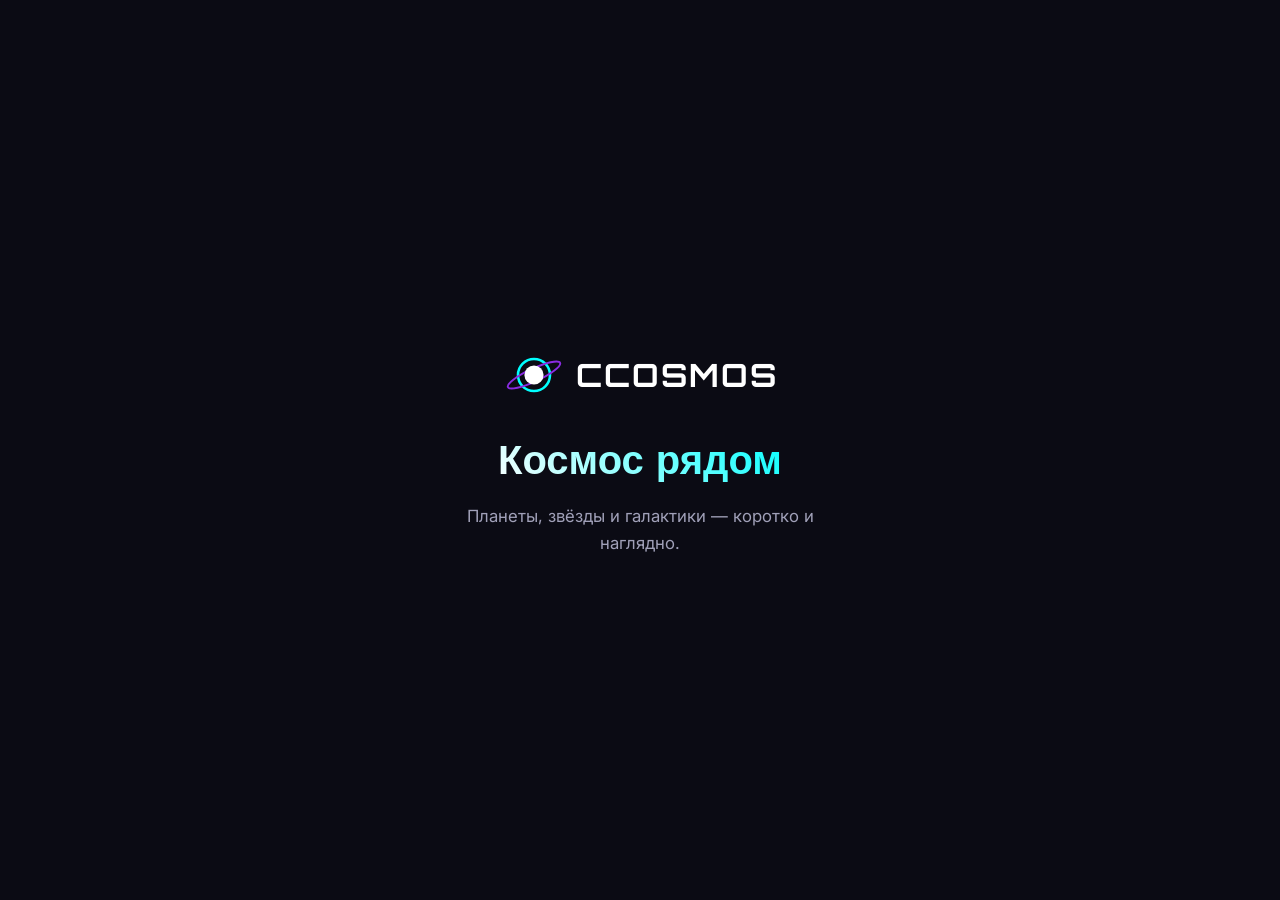
==== index.html @ 9ba6b578 "Keep concise homepage copy" ====
<!DOCTYPE html>
<html lang="ru">
<head>
    <meta charset="UTF-8">
    <meta name="viewport" content="width=device-width, initial-scale=1.0">
    <title>CCosmos - Интерактивная 3D энциклопедия космоса</title>
    <meta name="description" content="Исследуйте Вселенную на ccosmos.space. 3D-модели планет, интерактивные карты галактик и проверенные научные факты.">
    <link rel="stylesheet" href="styles.css">
</head>
<body>

    <section class="hero">
        <a href="index.html" class="logo hero-logo" aria-label="CCOSMOS — главная страница">
            <svg viewBox="0 0 100 100" xmlns="http://www.w3.org/2000/svg">
                <circle cx="50" cy="50" r="25" fill="none" stroke="#00ffff" stroke-width="4" />
                <ellipse cx="50" cy="50" rx="45" ry="10" fill="none" stroke="#8a2be2" stroke-width="3" transform="rotate(-25 50 50)" />
                <circle cx="50" cy="50" r="15" fill="#fff" />
            </svg>
            <span>CCOSMOS</span>
        </a>
        <h1>Космос рядом</h1>
        <p>Планеты, звёзды и галактики — коротко и наглядно.</p>
    </section>

</body>
</html>
---- styles.css ----
/* Базовые настройки и шрифты */
@import url('https://fonts.googleapis.com/css2?family=Orbitron:wght@400;700&family=Inter:wght@300;400;600&display=swap');

:root {
    --bg-color: #0b0b14;
    --card-bg: #161629;
    --accent-color: #8a2be2;
    --accent-glow: #00ffff;
    --text-color: #f5f5fa;
    --text-muted: #a0a0b8;
}

* {
    box-sizing: border-box;
    margin: 0;
    padding: 0;
}

body {
    background-color: var(--bg-color);
    color: var(--text-color);
    font-family: 'Inter', sans-serif;
    line-height: 1.6;
    overflow-x: hidden;
}

/* Шапка сайта (Навигация) */
header {
    display: flex;
    justify-content: space-between;
    align-items: center;
    padding: 20px 5%;
    background: rgba(11, 11, 20, 0.8);
    backdrop-filter: blur(10px);
    position: sticky;
    top: 0;
    z-index: 100;
    border-bottom: 1px solid rgba(255, 255, 255, 0.1);
}

.logo {
    display: flex;
    align-items: center;
    gap: 10px;
    font-family: 'Orbitron', sans-serif;
    font-weight: 700;
    font-size: 24px;
    text-decoration: none;
    color: #fff;
    letter-spacing: 2px;
}

.logo svg {
    width: 40px;
    height: 40px;
}

.hero-logo {
    justify-content: center;
    margin-bottom: 20px;
    font-size: 32px;
}

.hero-logo svg {
    width: 64px;
    height: 64px;
}


.menu-toggle {
    display: none;
    width: 44px;
    height: 44px;
    align-items: center;
    justify-content: center;
    flex-direction: column;
    gap: 6px;
    background: rgba(255, 255, 255, 0.05);
    border: 1px solid rgba(255, 255, 255, 0.12);
    border-radius: 12px;
    cursor: pointer;
}

.menu-toggle span {
    display: block;
    width: 22px;
    height: 2px;
    border-radius: 999px;
    background: var(--text-color);
    transition: transform 0.3s, opacity 0.3s, background 0.3s;
}

.menu-toggle:hover span,
.menu-toggle:focus-visible span {
    background: var(--accent-glow);
}

nav a {
    color: var(--text-color);
    text-decoration: none;
    margin-left: 20px;
    font-weight: 600;
    transition: color 0.3s;
}

nav a:hover {
    color: var(--accent-glow);
}

/* Главный блок (Hero Section) */
.hero {
    min-height: 100vh;
    display: flex;
    flex-direction: column;
    justify-content: center;
    align-items: center;
    text-align: center;
    padding: 24px;
    background: var(--bg-color);
}

.hero h1 {
    font-family: 'Orbitron', sans-serif;
    font-size: 2.5rem;
    margin-bottom: 12px;
    background: linear-gradient(45deg, #fff, var(--accent-glow));
    -webkit-background-clip: text;
    -webkit-text-fill-color: transparent;
}

.hero p {
    font-size: 1.05rem;
    color: var(--text-muted);
    max-width: 420px;
}

.btn {
    display: inline-block;
    padding: 12px 30px;
    background: linear-gradient(45deg, var(--accent-color), #4b0082);
    color: #fff;
    text-decoration: none;
    border-radius: 30px;
    font-weight: 600;
    transition: transform 0.3s, box-shadow 0.3s;
}

.btn:hover {
    transform: translateY(-3px);
    box-shadow: 0 10px 20px rgba(138, 43, 226, 0.4);
}

/* Сетка карточек в энциклопедии */
.catalog-grid {
    display: grid;
    grid-template-columns: repeat(auto-fit, minmax(280px, 1fr));
    gap: 30px;
    padding: 40px 5%;
}

.card {
    background: var(--card-bg);
    border-radius: 15px;
    padding: 20px;
    border: 1px solid rgba(255, 255, 255, 0.05);
    transition: transform 0.3s, border-color 0.3s;
    text-decoration: none;
    color: inherit;
}

.card:hover {
    transform: translateY(-5px);
    border-color: var(--accent-glow);
}

.card h3 {
    font-family: 'Orbitron', sans-serif;
    margin-bottom: 10px;
}

.card p {
    color: var(--text-muted);
    font-size: 0.9rem;
}

/* Стили для 3D и контента статьи */
.article-container {
    max-width: 1200px;
    margin: 40px auto;
    padding: 0 20px;
    display: grid;
    grid-template-columns: 1fr 1fr;
    gap: 40px;
}

@media (max-width: 768px) {
    header {
        padding: 16px 5%;
    }

    .menu-toggle {
        display: flex;
    }

    nav {
        position: absolute;
        top: 100%;
        left: 5%;
        right: 5%;
        display: grid;
        gap: 12px;
        padding: 16px;
        background: rgba(11, 11, 20, 0.96);
        border: 1px solid rgba(255, 255, 255, 0.1);
        border-radius: 16px;
        box-shadow: 0 16px 30px rgba(0, 0, 0, 0.35);
        transform: translateY(-12px);
        opacity: 0;
        pointer-events: none;
        transition: opacity 0.3s, transform 0.3s;
    }

    header.menu-open nav {
        transform: translateY(10px);
        opacity: 1;
        pointer-events: auto;
    }

    header.menu-open .menu-toggle span:nth-child(1) {
        transform: translateY(8px) rotate(45deg);
    }

    header.menu-open .menu-toggle span:nth-child(2) {
        opacity: 0;
    }

    header.menu-open .menu-toggle span:nth-child(3) {
        transform: translateY(-8px) rotate(-45deg);
    }

    nav a {
        margin-left: 0;
        padding: 10px 12px;
        border-radius: 10px;
        background: rgba(255, 255, 255, 0.04);
    }

    .article-container {
        grid-template-columns: 1fr;
    }
    .hero h1 {
        font-size: 2.5rem;
    }
}

.canvas-container {
    width: 100%;
    height: 450px;
    background: radial-gradient(circle, #151525 0%, #05050a 100%);
    border-radius: 20px;
    overflow: hidden;
    position: relative;
    border: 1px solid rgba(255, 255, 255, 0.1);
}

/* Подвал */
footer {
    text-align: center;
    padding: 40px 20px;
    border-top: 1px solid rgba(255, 255, 255, 0.05);
    color: var(--text-muted);
    font-size: 0.9rem;
}
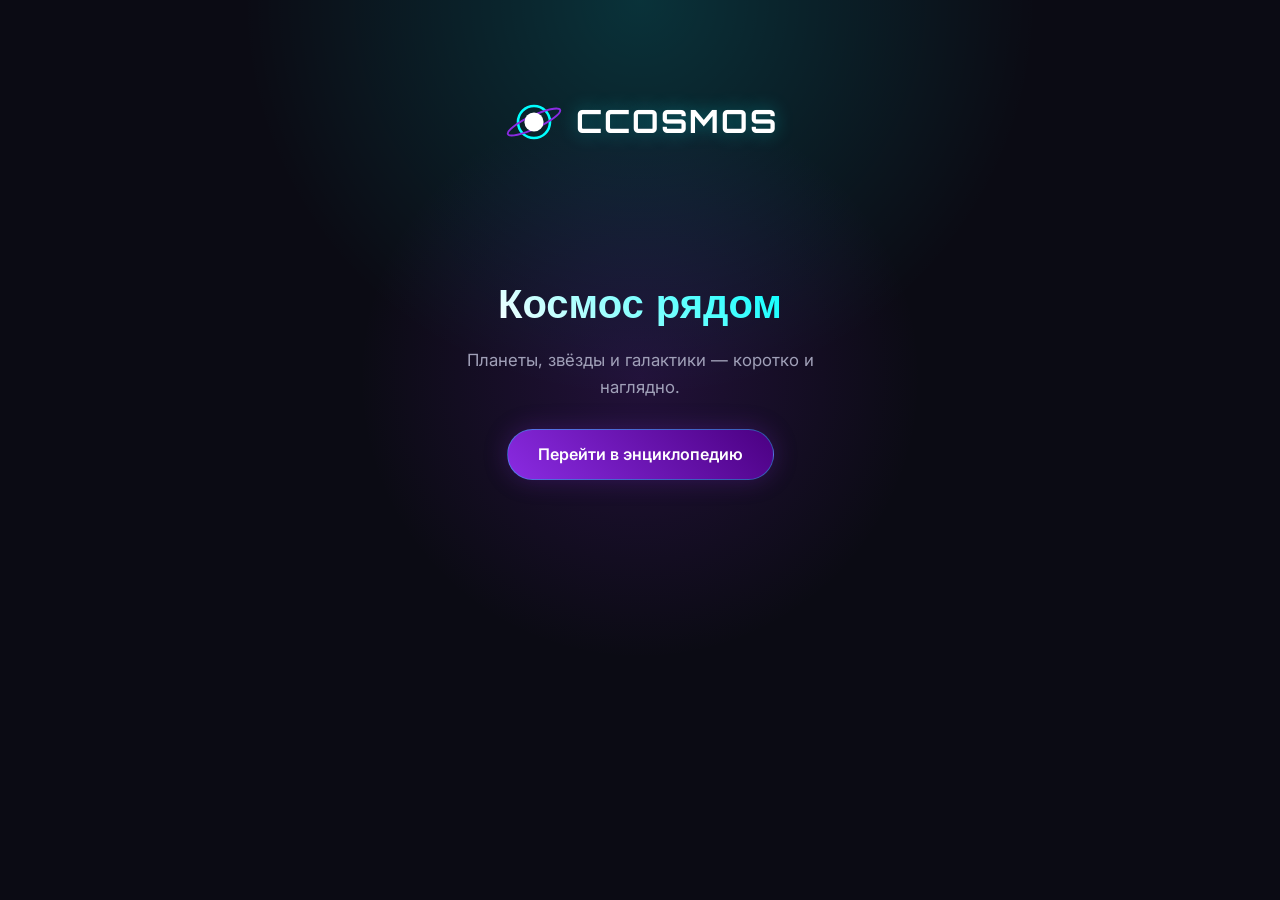
==== commit cd33979e: "Improve home hero navigation" ====
--- a/index.html
+++ b/index.html
@@ -20,6 +20,7 @@
         </a>
         <h1>Космос рядом</h1>
         <p>Планеты, звёзды и галактики — коротко и наглядно.</p>
+        <a href="encyclopedia.html" class="btn hero-cta">Перейти в энциклопедию</a>
     </section>
 
 </body>
--- a/styles.css
+++ b/styles.css
@@ -57,8 +57,9 @@
 
 .hero-logo {
     justify-content: center;
-    margin-bottom: 20px;
+    margin-bottom: clamp(48px, 13vh, 120px);
     font-size: 32px;
+    text-shadow: 0 0 18px rgba(0, 255, 255, 0.35);
 }
 
 .hero-logo svg {
@@ -112,11 +113,14 @@
     min-height: 100vh;
     display: flex;
     flex-direction: column;
-    justify-content: center;
+    justify-content: flex-start;
     align-items: center;
     text-align: center;
-    padding: 24px;
-    background: var(--bg-color);
+    padding: clamp(48px, 10vh, 96px) 24px 24px;
+    background:
+        radial-gradient(circle at 50% 0%, rgba(0, 255, 255, 0.16), transparent 36%),
+        radial-gradient(circle at 50% 42%, rgba(138, 43, 226, 0.18), transparent 34%),
+        var(--bg-color);
 }
 
 .hero h1 {
@@ -132,6 +136,12 @@
     font-size: 1.05rem;
     color: var(--text-muted);
     max-width: 420px;
+}
+
+.hero-cta {
+    margin-top: 28px;
+    border: 1px solid rgba(0, 255, 255, 0.35);
+    box-shadow: 0 0 24px rgba(138, 43, 226, 0.25);
 }
 
 .btn {
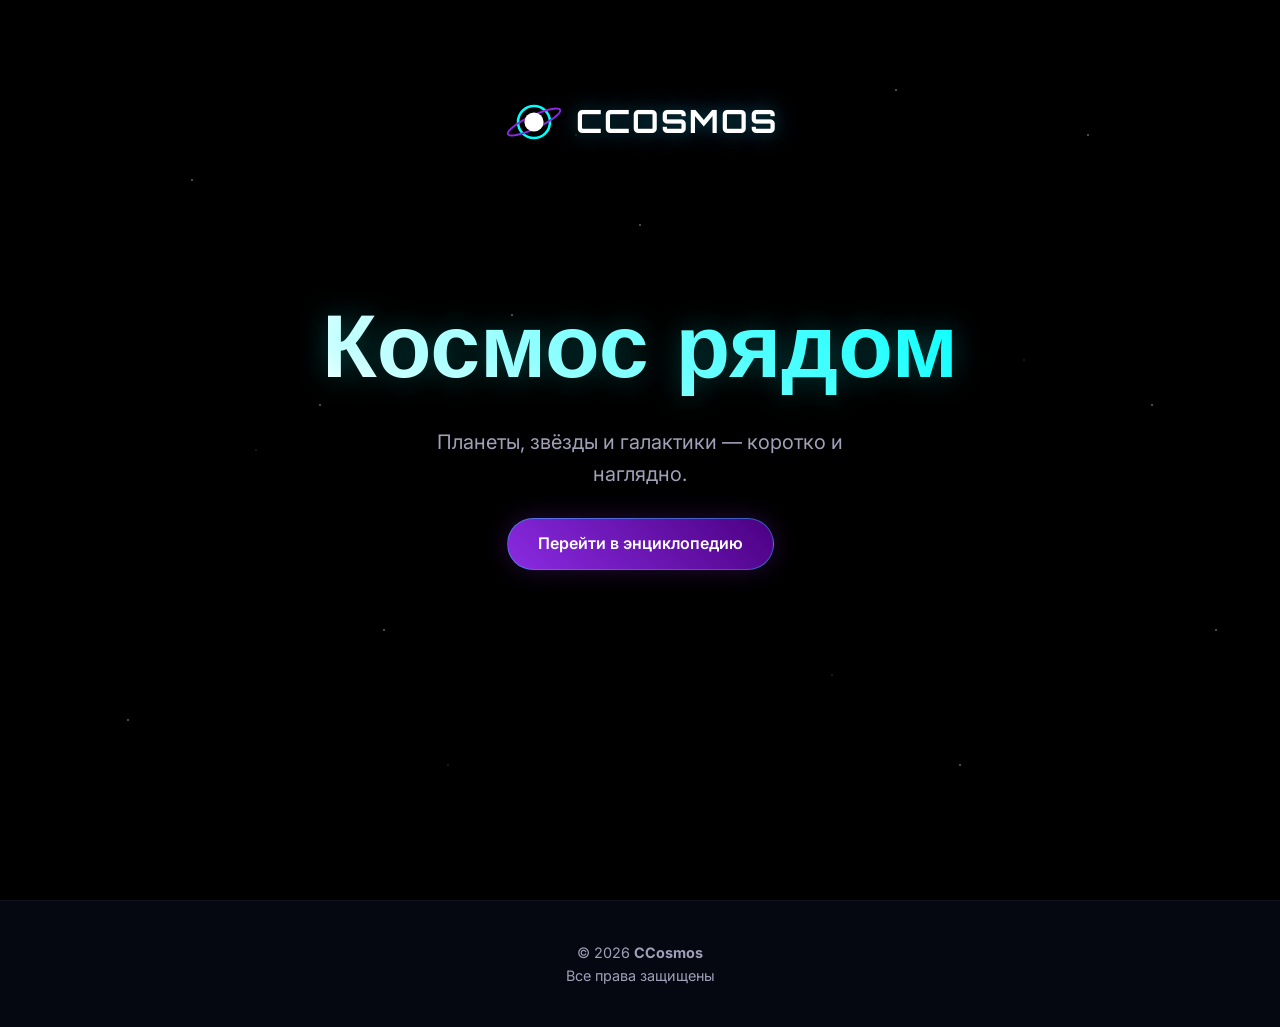
==== commit 8361f933: "✨ Добавлен красивый подвал с годом и информацией о правах" ====
--- a/index.html
+++ b/index.html
@@ -4,7 +4,7 @@
     <meta charset="UTF-8">
     <meta name="viewport" content="width=device-width, initial-scale=1.0">
     <title>CCosmos - Интерактивная 3D энциклопедия космоса</title>
-    <meta name="description" content="Исследуйте Вселенную на ccosmos.space. 3D-модели планет, интерактивные карты галактик и проверенные научные факты.">
+    <meta name="description" content="Исследуйте Вселенную на ccosmos.space. 3D-модели планет, интерактивные карты галактик и прове…">
     <link rel="stylesheet" href="styles.css">
 </head>
 <body>
@@ -23,6 +23,16 @@
         <a href="encyclopedia.html" class="btn hero-cta">Перейти в энциклопедию</a>
     </section>
 
+    <footer class="site-footer">
+        <div class="footer-content">
+            <p>&copy; <span id="year"></span> <strong>CCosmos</strong></p>
+            <p>Все права защищены</p>
+        </div>
+    </footer>
+
+    <script>
+        document.getElementById('year').textContent = new Date().getFullYear();
+    </script>
+
 </body>
 </html>
-
--- a/styles.css
+++ b/styles.css
@@ -17,7 +17,7 @@
 }
 
 body {
-    background-color: var(--bg-color);
+    background-color: #050711;
     color: var(--text-color);
     font-family: 'Inter', sans-serif;
     line-height: 1.6;
@@ -59,7 +59,7 @@
     justify-content: center;
     margin-bottom: clamp(48px, 13vh, 120px);
     font-size: 32px;
-    text-shadow: 0 0 18px rgba(0, 255, 255, 0.35);
+    text-shadow: 0 0 18px rgba(0, 255, 255, 0.35), 0 0 36px rgba(138, 43, 226, 0.28);
 }
 
 .hero-logo svg {
@@ -110,6 +110,9 @@
 
 /* Главный блок (Hero Section) */
 .hero {
+    position: relative;
+    isolation: isolate;
+    overflow: hidden;
     min-height: 100vh;
     display: flex;
     flex-direction: column;
@@ -117,23 +120,69 @@
     align-items: center;
     text-align: center;
     padding: clamp(48px, 10vh, 96px) 24px 24px;
-    background:
-        radial-gradient(circle at 50% 0%, rgba(0, 255, 255, 0.16), transparent 36%),
-        radial-gradient(circle at 50% 42%, rgba(138, 43, 226, 0.18), transparent 34%),
-        var(--bg-color);
+    background: #000000;
+}
+
+/* Звёздное небо */
+.hero::before {
+    content: '';
+    position: absolute;
+    inset: 0;
+    z-index: 0;
+    pointer-events: none;
+    background-image: 
+        /* Яркие звёзды (1px) */
+        radial-gradient(1px 1px at 15% 20%, white, transparent),
+        radial-gradient(1px 1px at 85% 15%, white, transparent),
+        radial-gradient(1px 1px at 50% 25%, white, transparent),
+        radial-gradient(1px 1px at 30% 70%, white, transparent),
+        radial-gradient(1px 1px at 75% 85%, white, transparent),
+        radial-gradient(1px 1px at 90% 45%, white, transparent),
+        radial-gradient(1px 1px at 25% 45%, white, transparent),
+        radial-gradient(1px 1px at 60% 60%, white, transparent),
+        radial-gradient(1px 1px at 10% 80%, white, transparent),
+        radial-gradient(1px 1px at 95% 70%, white, transparent),
+        radial-gradient(1px 1px at 40% 35%, white, transparent),
+        radial-gradient(1px 1px at 70% 10%, white, transparent),
+        /* Средние звёзды (0.8px) */
+        radial-gradient(0.8px 0.8px at 20% 50%, rgba(255, 255, 255, 0.8), transparent),
+        radial-gradient(0.8px 0.8px at 45% 15%, rgba(255, 255, 255, 0.85), transparent),
+        radial-gradient(0.8px 0.8px at 80% 40%, rgba(255, 255, 255, 0.75), transparent),
+        radial-gradient(0.8px 0.8px at 35% 85%, rgba(255, 255, 255, 0.8), transparent),
+        radial-gradient(0.8px 0.8px at 65% 75%, rgba(255, 255, 255, 0.9), transparent),
+        /* Маленькие звёзды (0.5px) */
+        radial-gradient(0.5px 0.5px at 12% 35%, rgba(255, 255, 255, 0.6), transparent),
+        radial-gradient(0.5px 0.5px at 55% 40%, rgba(255, 255, 255, 0.65), transparent),
+        radial-gradient(0.5px 0.5px at 88% 25%, rgba(255, 255, 255, 0.7), transparent),
+        radial-gradient(0.5px 0.5px at 22% 15%, rgba(255, 255, 255, 0.55), transparent),
+        radial-gradient(0.5px 0.5px at 92% 65%, rgba(255, 255, 255, 0.6), transparent),
+        radial-gradient(0.5px 0.5px at 38% 62%, rgba(255, 255, 255, 0.7), transparent),
+        radial-gradient(0.5px 0.5px at 18% 90%, rgba(255, 255, 255, 0.65), transparent),
+        radial-gradient(0.5px 0.5px at 72% 32%, rgba(255, 255, 255, 0.6), transparent),
+        radial-gradient(0.5px 0.5px at 48% 88%, rgba(255, 255, 255, 0.7), transparent),
+        radial-gradient(0.5px 0.5px at 68% 52%, rgba(255, 255, 255, 0.65), transparent);
+    background-size: 100% 100%;
+    background-position: 0 0;
+    background-repeat: no-repeat;
+}
+
+.hero > * {
+    position: relative;
+    z-index: 1;
 }
 
 .hero h1 {
     font-family: 'Orbitron', sans-serif;
-    font-size: 2.5rem;
+    font-size: clamp(2.75rem, 7vw, 6rem);
     margin-bottom: 12px;
+    text-shadow: 0 0 28px rgba(0, 255, 255, 0.25);
     background: linear-gradient(45deg, #fff, var(--accent-glow));
     -webkit-background-clip: text;
     -webkit-text-fill-color: transparent;
 }
 
 .hero p {
-    font-size: 1.05rem;
+    font-size: clamp(1.05rem, 2vw, 1.25rem);
     color: var(--text-muted);
     max-width: 420px;
 }
@@ -255,6 +304,14 @@
         background: rgba(255, 255, 255, 0.04);
     }
 
+    .hero {
+        padding-top: 12px;
+    }
+
+    .hero-logo {
+        margin-bottom: clamp(36px, 10vh, 72px);
+    }
+
     .article-container {
         grid-template-columns: 1fr;
     }
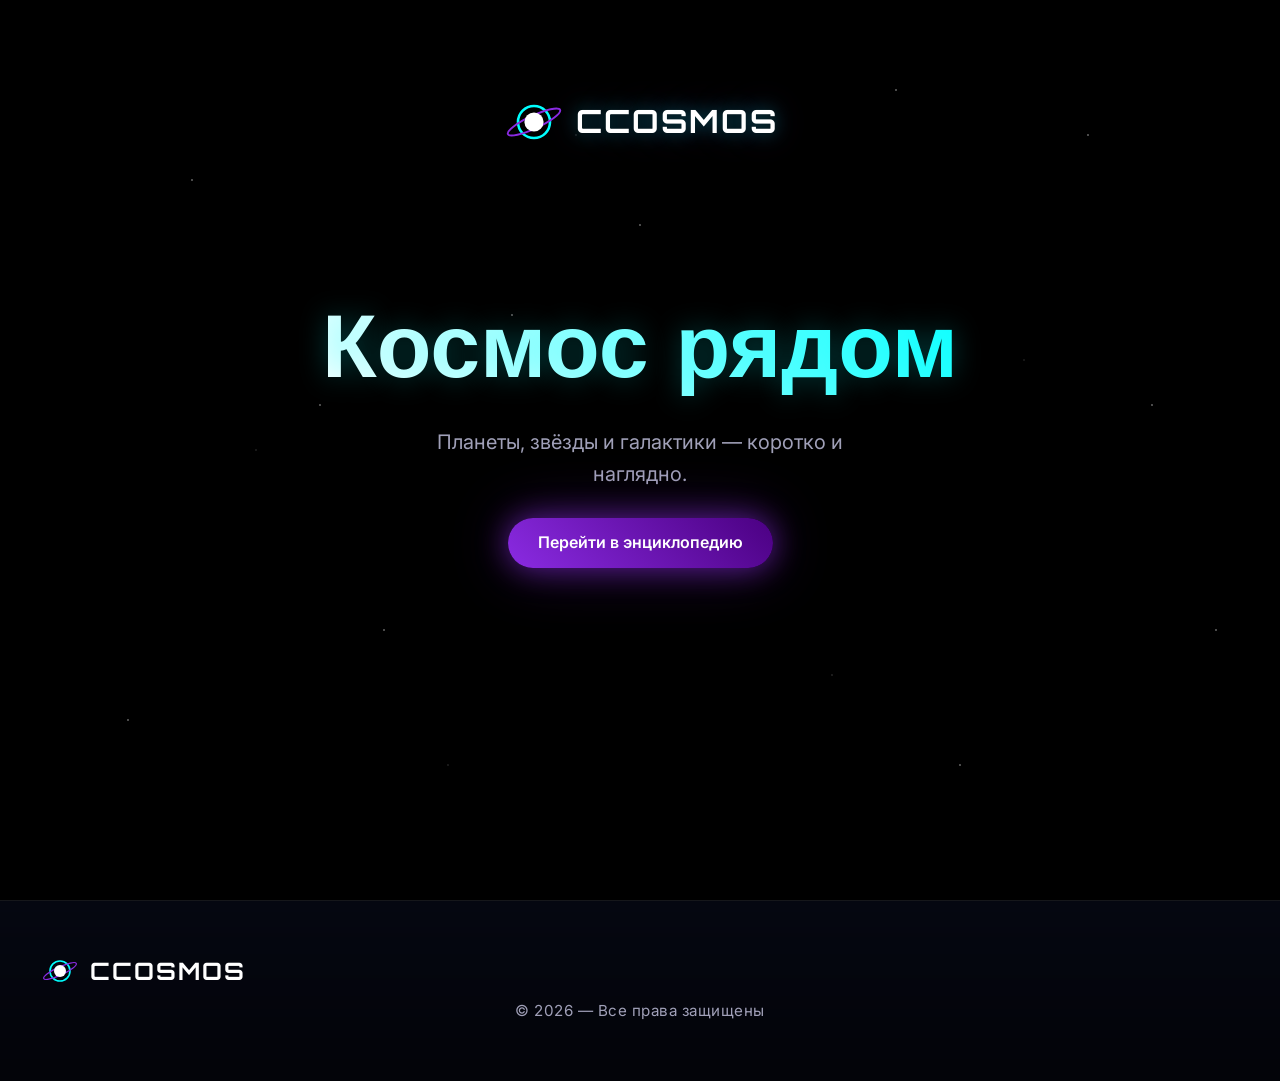
==== commit b5ec0884: "✨ Добавлено лого в подвал" ====
--- a/index.html
+++ b/index.html
@@ -25,8 +25,15 @@
 
     <footer class="site-footer">
         <div class="footer-content">
-            <p>&copy; <span id="year"></span> <strong>CCosmos</strong></p>
-            <p>Все права защищены</p>
+            <a href="index.html" class="logo footer-logo" aria-label="CCOSMOS — главная страница">
+                <svg viewBox="0 0 100 100" xmlns="http://www.w3.org/2000/svg">
+                    <circle cx="50" cy="50" r="25" fill="none" stroke="#00ffff" stroke-width="4" />
+                    <ellipse cx="50" cy="50" rx="45" ry="10" fill="none" stroke="#8a2be2" stroke-width="3" transform="rotate(-25 50 50)" />
+                    <circle cx="50" cy="50" r="15" fill="#fff" />
+                </svg>
+                <span>CCOSMOS</span>
+            </a>
+            <p>&copy; <span id="year"></span> — Все права защищены</p>
         </div>
     </footer>
 
--- a/styles.css
+++ b/styles.css
@@ -22,6 +22,9 @@
     font-family: 'Inter', sans-serif;
     line-height: 1.6;
     overflow-x: hidden;
+    display: flex;
+    flex-direction: column;
+    min-height: 100vh;
 }
 
 /* Шапка сайта (Навигация) */
@@ -121,6 +124,7 @@
     text-align: center;
     padding: clamp(48px, 10vh, 96px) 24px 24px;
     background: #000000;
+    flex: 1;
 }
 
 /* Звёздное небо */
@@ -189,8 +193,12 @@
 
 .hero-cta {
     margin-top: 28px;
-    border: 1px solid rgba(0, 255, 255, 0.35);
-    box-shadow: 0 0 24px rgba(138, 43, 226, 0.25);
+    border: none;
+    box-shadow: 0 0 30px rgba(138, 43, 226, 0.6), 0 0 60px rgba(138, 43, 226, 0.3);
+}
+
+.hero-cta:hover {
+    box-shadow: 0 0 40px rgba(138, 43, 226, 0.8), 0 0 80px rgba(138, 43, 226, 0.5);
 }
 
 .btn {
@@ -250,6 +258,36 @@
     display: grid;
     grid-template-columns: 1fr 1fr;
     gap: 40px;
+}
+
+/* Подвал сайта */
+.site-footer {
+    background: linear-gradient(180deg, transparent 0%, rgba(0, 0, 0, 0.5) 100%);
+    border-top: 1px solid rgba(255, 255, 255, 0.08);
+    padding: 50px 20px;
+    margin-top: auto;
+    text-align: center;
+}
+
+.footer-content {
+    max-width: 1200px;
+    margin: 0 auto;
+}
+
+.footer-content p {
+    font-size: 0.95rem;
+    color: var(--text-muted);
+    margin: 8px 0;
+    letter-spacing: 0.5px;
+}
+
+.footer-content strong {
+    background: linear-gradient(45deg, #fff, var(--accent-glow));
+    -webkit-background-clip: text;
+    -webkit-text-fill-color: transparent;
+    font-weight: 700;
+    letter-spacing: 1px;
+    font-family: 'Orbitron', sans-serif;
 }
 
 @media (max-width: 768px) {
@@ -318,6 +356,10 @@
     .hero h1 {
         font-size: 2.5rem;
     }
+
+    .footer-content p {
+        font-size: 0.85rem;
+    }
 }
 
 .canvas-container {
@@ -329,12 +371,3 @@
     position: relative;
     border: 1px solid rgba(255, 255, 255, 0.1);
 }
-
-/* Подвал */
-footer {
-    text-align: center;
-    padding: 40px 20px;
-    border-top: 1px solid rgba(255, 255, 255, 0.05);
-    color: var(--text-muted);
-    font-size: 0.9rem;
-}
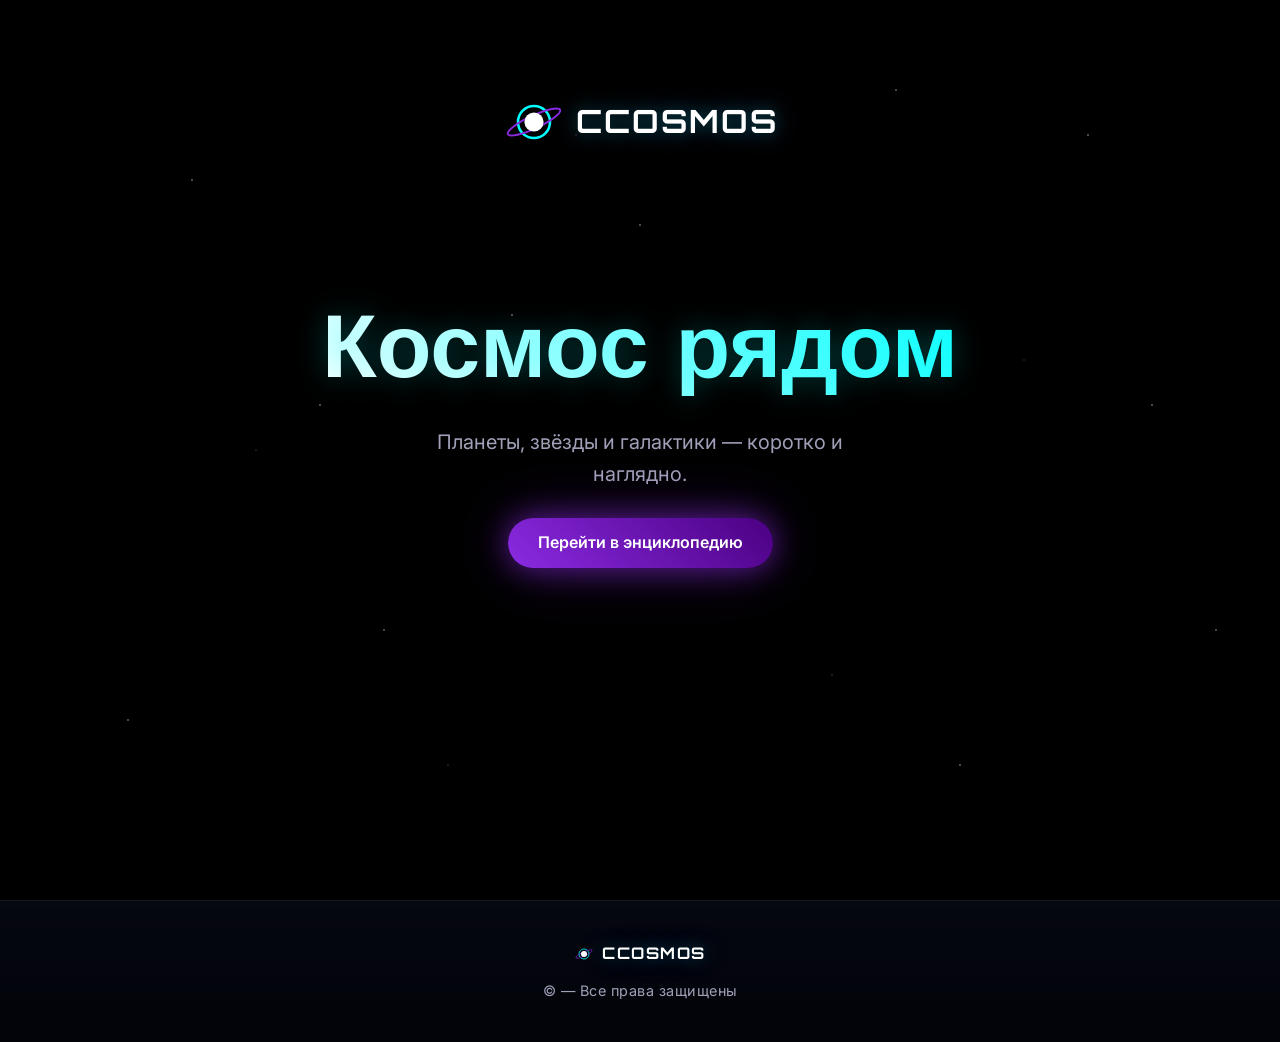
==== commit 0caf5f29: "🔄 Обновлен index.html с загрузкой подвала" ====
--- a/index.html
+++ b/index.html
@@ -23,22 +23,14 @@
         <a href="encyclopedia.html" class="btn hero-cta">Перейти в энциклопедию</a>
     </section>
 
-    <footer class="site-footer">
-        <div class="footer-content">
-            <a href="index.html" class="logo footer-logo" aria-label="CCOSMOS — главная страница">
-                <svg viewBox="0 0 100 100" xmlns="http://www.w3.org/2000/svg">
-                    <circle cx="50" cy="50" r="25" fill="none" stroke="#00ffff" stroke-width="4" />
-                    <ellipse cx="50" cy="50" rx="45" ry="10" fill="none" stroke="#8a2be2" stroke-width="3" transform="rotate(-25 50 50)" />
-                    <circle cx="50" cy="50" r="15" fill="#fff" />
-                </svg>
-                <span>CCOSMOS</span>
-            </a>
-            <p>&copy; <span id="year"></span> — Все права защищены</p>
-        </div>
-    </footer>
+    <div id="footer-placeholder"></div>
 
     <script>
-        document.getElementById('year').textContent = new Date().getFullYear();
+        fetch('footer.html')
+            .then(response => response.text())
+            .then(html => {
+                document.getElementById('footer-placeholder').outerHTML = html;
+            });
     </script>
 
 </body>
--- a/styles.css
+++ b/styles.css
@@ -258,13 +258,14 @@
     display: grid;
     grid-template-columns: 1fr 1fr;
     gap: 40px;
+    flex: 1;
 }
 
 /* Подвал сайта */
 .site-footer {
     background: linear-gradient(180deg, transparent 0%, rgba(0, 0, 0, 0.5) 100%);
     border-top: 1px solid rgba(255, 255, 255, 0.08);
-    padding: 50px 20px;
+    padding: 40px 20px;
     margin-top: auto;
     text-align: center;
 }
@@ -274,20 +275,36 @@
     margin: 0 auto;
 }
 
+.footer-logo {
+    display: flex;
+    align-items: center;
+    justify-content: center;
+    gap: 8px;
+    font-family: 'Orbitron', sans-serif;
+    font-weight: 700;
+    font-size: 16px;
+    text-decoration: none;
+    color: #fff;
+    letter-spacing: 1.5px;
+    text-shadow: 0 0 18px rgba(0, 255, 255, 0.35), 0 0 36px rgba(138, 43, 226, 0.28);
+    margin-bottom: 12px;
+    transition: transform 0.3s;
+}
+
+.footer-logo:hover {
+    transform: scale(1.05);
+}
+
+.footer-logo svg {
+    width: 20px;
+    height: 20px;
+    flex-shrink: 0;
+}
+
 .footer-content p {
-    font-size: 0.95rem;
+    font-size: 0.9rem;
     color: var(--text-muted);
-    margin: 8px 0;
     letter-spacing: 0.5px;
-}
-
-.footer-content strong {
-    background: linear-gradient(45deg, #fff, var(--accent-glow));
-    -webkit-background-clip: text;
-    -webkit-text-fill-color: transparent;
-    font-weight: 700;
-    letter-spacing: 1px;
-    font-family: 'Orbitron', sans-serif;
 }
 
 @media (max-width: 768px) {
@@ -353,12 +370,22 @@
     .article-container {
         grid-template-columns: 1fr;
     }
+    
     .hero h1 {
         font-size: 2.5rem;
     }
 
     .footer-content p {
         font-size: 0.85rem;
+    }
+
+    .footer-logo {
+        font-size: 14px;
+    }
+
+    .footer-logo svg {
+        width: 16px;
+        height: 16px;
     }
 }
 
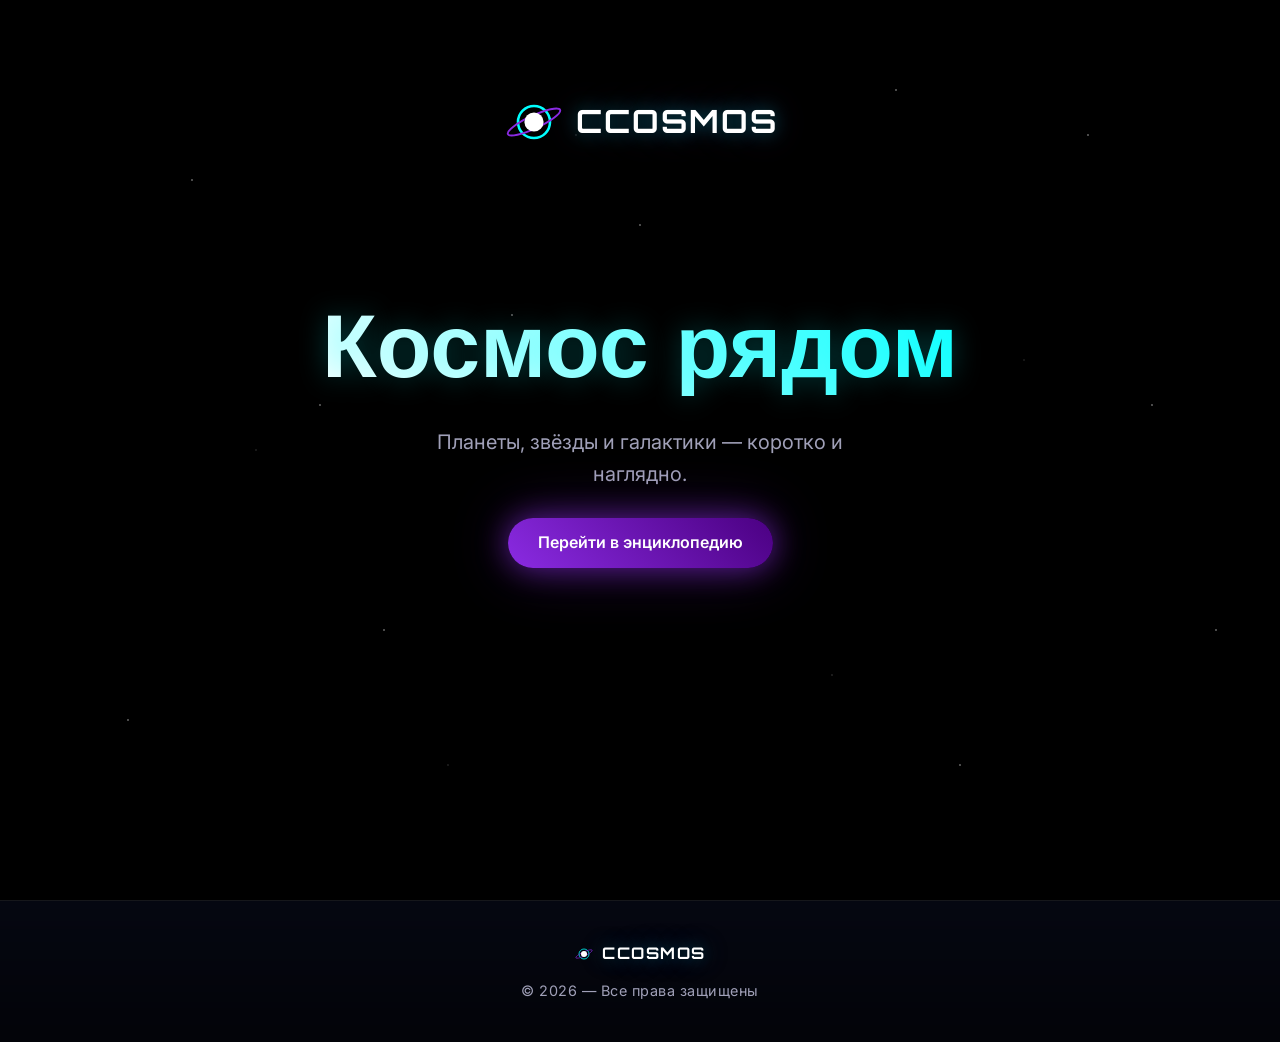
==== commit 4c53dafd: "🔄 Обновлен index.html с подключением footer.js" ====
--- a/index.html
+++ b/index.html
@@ -23,15 +23,7 @@
         <a href="encyclopedia.html" class="btn hero-cta">Перейти в энциклопедию</a>
     </section>
 
-    <div id="footer-placeholder"></div>
-
-    <script>
-        fetch('footer.html')
-            .then(response => response.text())
-            .then(html => {
-                document.getElementById('footer-placeholder').outerHTML = html;
-            });
-    </script>
+    <script src="footer.js"></script>
 
 </body>
 </html>
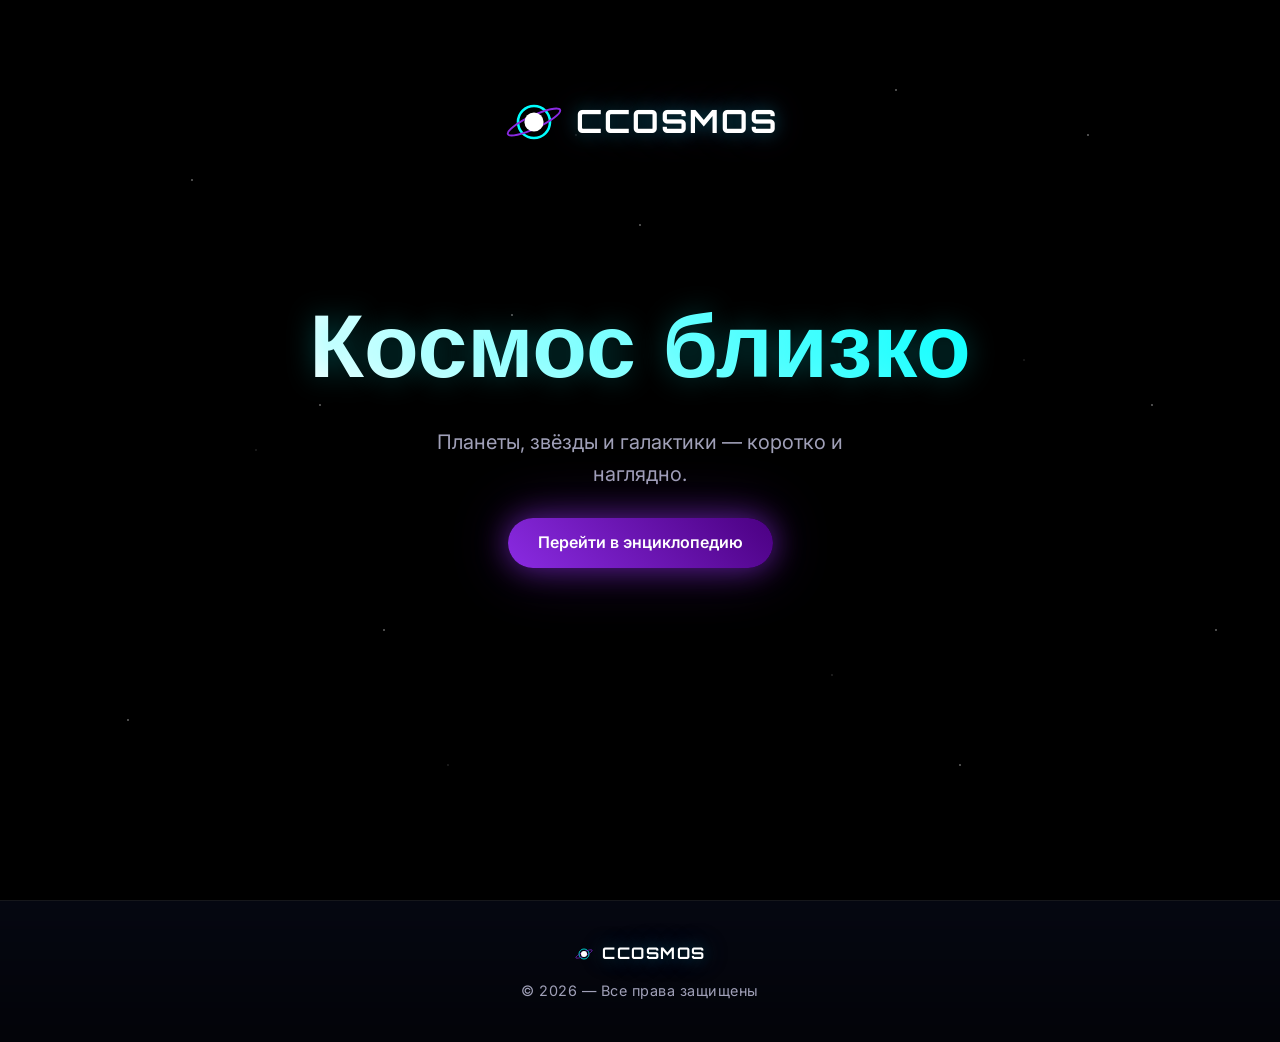
==== commit e9f757d6: "Update index.html" ====
--- a/index.html
+++ b/index.html
@@ -18,7 +18,7 @@
             </svg>
             <span>CCOSMOS</span>
         </a>
-        <h1>Космос рядом</h1>
+        <h1>Космос близко</h1>
         <p>Планеты, звёзды и галактики — коротко и наглядно.</p>
         <a href="encyclopedia.html" class="btn hero-cta">Перейти в энциклопедию</a>
     </section>
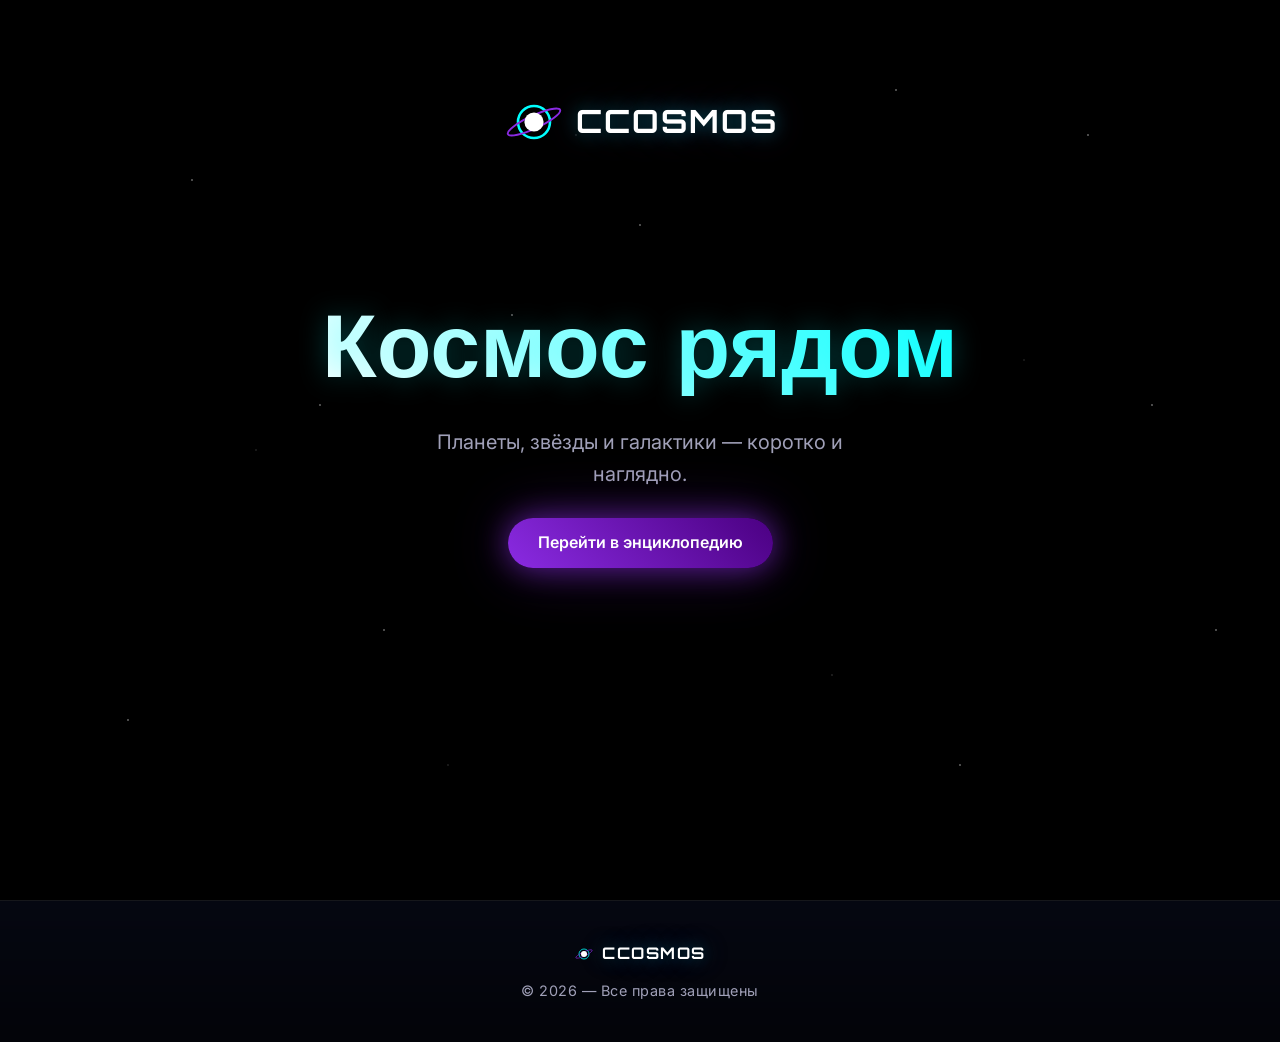
==== commit 87a9924a: "Update index.html" ====
--- a/index.html
+++ b/index.html
@@ -18,7 +18,7 @@
             </svg>
             <span>CCOSMOS</span>
         </a>
-        <h1>Космос близко</h1>
+        <h1>Космос рядом</h1>
         <p>Планеты, звёзды и галактики — коротко и наглядно.</p>
         <a href="encyclopedia.html" class="btn hero-cta">Перейти в энциклопедию</a>
     </section>
